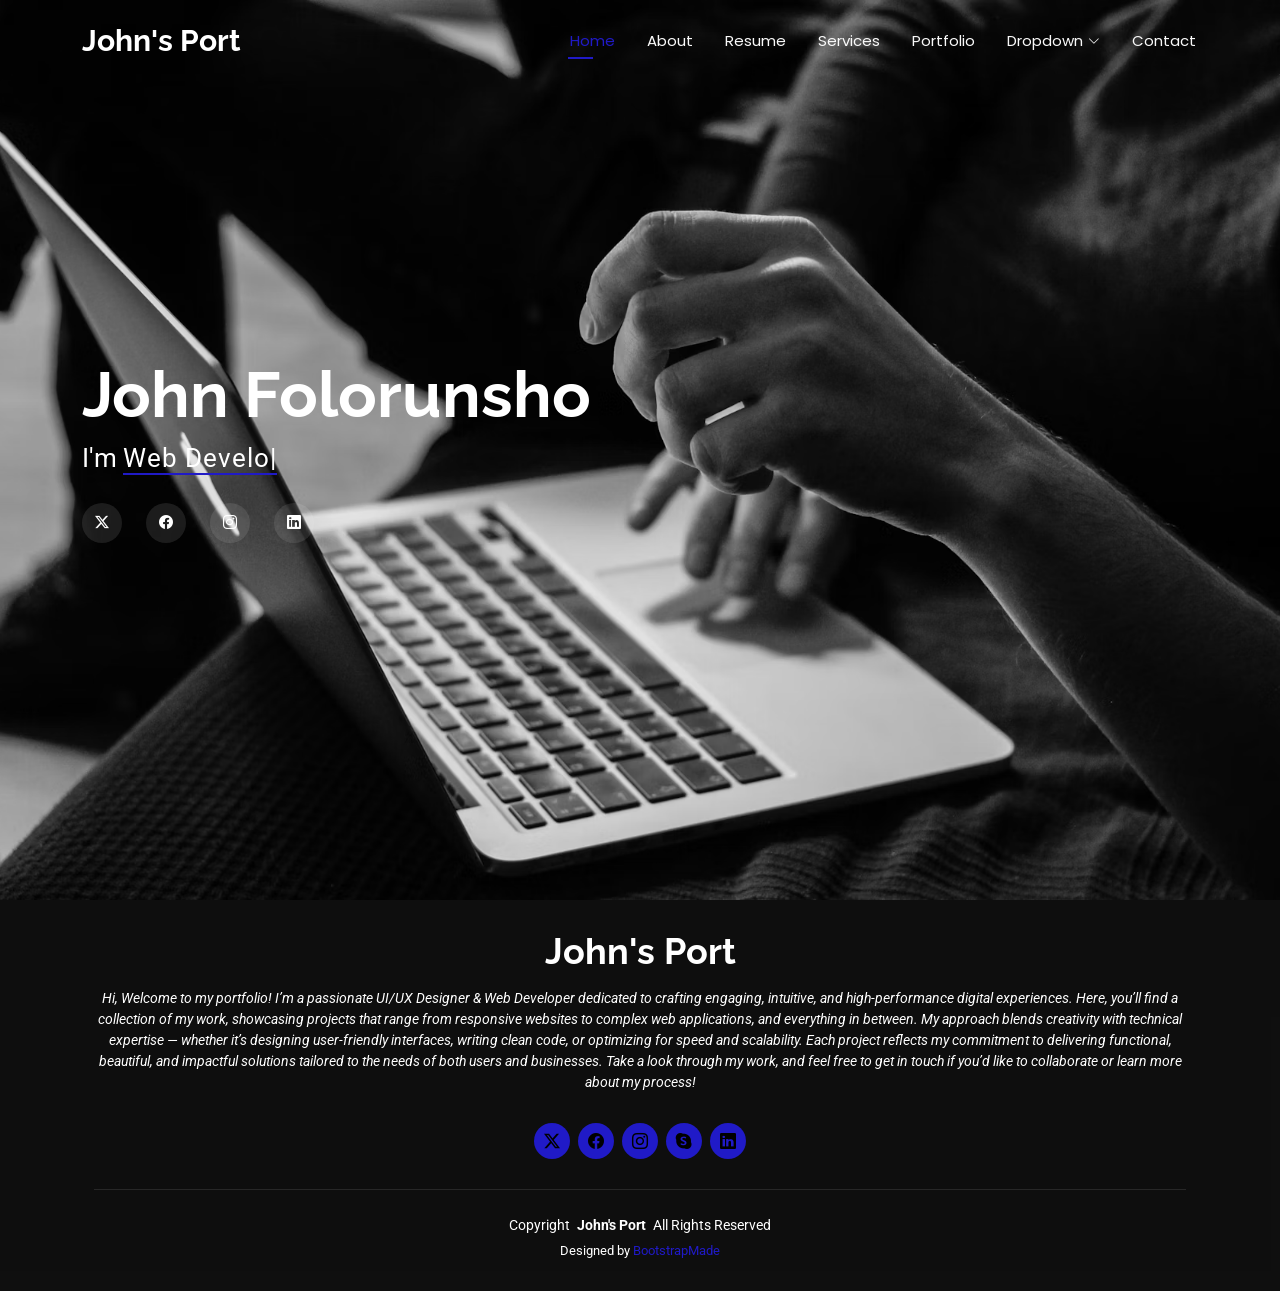
==== index.html @ 8115b09e "first commit" ====
<!DOCTYPE html>
<html lang="en">

<head>
  <meta charset="utf-8">
  <meta content="width=device-width, initial-scale=1.0" name="viewport">
  <title>Index - John's Bootstrap Template</title>
  <meta name="description" content="">
  <meta name="keywords" content="">

  <!-- Favicons -->
  <link href="assets/img/favicon.png" rel="icon">
  <link href="assets/img/apple-touch-icon.png" rel="apple-touch-icon">

  <!-- Fonts -->
  <link href="https://fonts.googleapis.com" rel="preconnect">
  <link href="https://fonts.gstatic.com" rel="preconnect" crossorigin>
  <link href="https://fonts.googleapis.com/css2?family=Roboto:ital,wght@0,100;0,300;0,400;0,500;0,700;0,900;1,100;1,300;1,400;1,500;1,700;1,900&family=Poppins:ital,wght@0,100;0,200;0,300;0,400;0,500;0,600;0,700;0,800;0,900;1,100;1,200;1,300;1,400;1,500;1,600;1,700;1,800;1,900&family=Raleway:ital,wght@0,100;0,200;0,300;0,400;0,500;0,600;0,700;0,800;0,900;1,100;1,200;1,300;1,400;1,500;1,600;1,700;1,800;1,900&display=swap" rel="stylesheet">

  <!-- Vendor CSS Files -->
  <link href="assets/vendor/bootstrap/css/bootstrap.min.css" rel="stylesheet">
  <link href="assets/vendor/bootstrap-icons/bootstrap-icons.css" rel="stylesheet">
  <link href="assets/vendor/aos/aos.css" rel="stylesheet">
  <link href="assets/vendor/swiper/swiper-bundle.min.css" rel="stylesheet">
  <link href="assets/vendor/glightbox/css/glightbox.min.css" rel="stylesheet">

  <!-- Main CSS File -->
  <link href="assets/css/main.css" rel="stylesheet">

  <!-- =======================================================
  * Template Name: Personal
  * Template URL: https://bootstrapmade.com/personal-free-resume-bootstrap-template/
  * Updated: Mar 05 2025 with Bootstrap v5.3.3
  * Author: BootstrapMade.com
  * License: https://bootstrapmade.com/license/
  ======================================================== -->
</head>

<body class="index-page">

  <header id="header" class="header d-flex align-items-center fixed-top">
    <div class="container-fluid container-xl position-relative d-flex align-items-center justify-content-between">

      <a href="index.html" class="logo d-flex align-items-center">
        <!-- Uncomment the line below if you also wish to use an image logo -->
        <!-- <img src="assets/img/logo.webp" alt=""> -->
        <h1 class="sitename">John's Port</h1>
      </a>

      <nav id="navmenu" class="navmenu">
        <ul>
          <li><a href="index.html" class="active">Home</a></li>
          <li><a href="about.html">About</a></li>
          <li><a href="resume.html">Resume</a></li>
          <li><a href="services.html">Services</a></li>
          <li><a href="portfolio.html">Portfolio</a></li>
          <li class="dropdown"><a href="#"><span>Dropdown</span> <i class="bi bi-chevron-down toggle-dropdown"></i></a>
            <ul>
              <li><a href="#">Dropdown 1</a></li>
              <li class="dropdown"><a href="#"><span>Deep Dropdown</span> <i class="bi bi-chevron-down toggle-dropdown"></i></a>
                <ul>
                  <li><a href="#">Deep Dropdown 1</a></li>
                  <li><a href="#">Deep Dropdown 2</a></li>
                  <li><a href="#">Deep Dropdown 3</a></li>
                  <li><a href="#">Deep Dropdown 4</a></li>
                  <li><a href="#">Deep Dropdown 5</a></li>
                </ul>
              </li>
              <li><a href="#">Dropdown 2</a></li>
              <li><a href="#">Dropdown 3</a></li>
              <li><a href="#">Dropdown 4</a></li>
            </ul>
          </li>
          <li><a href="contact.html">Contact</a></li>
        </ul>
        <i class="mobile-nav-toggle d-xl-none bi bi-list"></i>
      </nav>

    </div>
  </header>

  <main class="main">

    <!-- Hero Section -->
    <section id="hero" class="hero section dark-background">

      <img src="assets/img/Home.avif" alt="" data-aos="fade-in">

      <div class="container" data-aos="zoom-out" data-aos-delay="100">
        <h2>John Folorunsho</h2>
        <p>I'm <span class="typed" data-typed-items="Web Developer, Developer, Realtor, Android software Developer, Freelance"></span><span class="typed-cursor typed-cursor--blink"></span></p>
        <div class="social-links">
          <a href="#"><i class="bi bi-twitter-x"></i></a>
          <a href="#"><i class="bi bi-facebook"></i></a>
          <a href="#"><i class="bi bi-instagram"></i></a>
          <a href="#"><i class="bi bi-linkedin"></i></a>
        </div>
      </div>

    </section><!-- /Hero Section -->

  </main>

  <footer id="footer" class="footer dark-background">
    <div class="container">
      <h3 class="sitename">John's Port</h3>
      <p>Hi, Welcome to my portfolio!
        I’m a passionate UI/UX Designer & Web Developer dedicated to crafting engaging, intuitive, and high-performance digital experiences. Here, you’ll find a collection of my work, showcasing projects that range from responsive websites to complex web applications, and everything in between.
        
        My approach blends creativity with technical expertise — whether it’s designing user-friendly interfaces, writing clean code, or optimizing for speed and scalability. Each project reflects my commitment to delivering functional, beautiful, and impactful solutions tailored to the needs of both users and businesses.
        
        Take a look through my work, and feel free to get in touch if you’d like to collaborate or learn more about my process!</p>
      <div class="social-links d-flex justify-content-center">
        <a href=""><i class="bi bi-twitter-x"></i></a>
        <a href=""><i class="bi bi-facebook"></i></a>
        <a href=""><i class="bi bi-instagram"></i></a>
        <a href=""><i class="bi bi-skype"></i></a>
        <a href=""><i class="bi bi-linkedin"></i></a>
      </div>
      <div class="container">
        <div class="copyright">
          <span>Copyright</span> <strong class="px-1 sitename">John's Port</strong> <span>All Rights Reserved</span>
        </div>
        <div class="credits">
          <!-- All the links in the footer should remain intact. -->
          <!-- You can delete the links only if you've purchased the pro version. -->
          <!-- Licensing information: https://bootstrapmade.com/license/ -->
          <!-- Purchase the pro version with working PHP/AJAX contact form: [buy-url] -->
          Designed by <a href="https://bootstrapmade.com/">BootstrapMade</a>
        </div>
      </div>
    </div>
  </footer>

  <!-- Scroll Top -->
  <a href="#" id="scroll-top" class="scroll-top d-flex align-items-center justify-content-center"><i class="bi bi-arrow-up-short"></i></a>

  <!-- Preloader -->
  <div id="preloader"></div>

  <!-- Vendor JS Files -->
  <script src="assets/vendor/bootstrap/js/bootstrap.bundle.min.js"></script>
  <script src="assets/vendor/php-email-form/validate.js"></script>
  <script src="assets/vendor/aos/aos.js"></script>
  <script src="assets/vendor/typed.js/typed.umd.js"></script>
  <script src="assets/vendor/purecounter/purecounter_vanilla.js"></script>
  <script src="assets/vendor/waypoints/noframework.waypoints.js"></script>
  <script src="assets/vendor/swiper/swiper-bundle.min.js"></script>
  <script src="assets/vendor/glightbox/js/glightbox.min.js"></script>
  <script src="assets/vendor/imagesloaded/imagesloaded.pkgd.min.js"></script>
  <script src="assets/vendor/isotope-layout/isotope.pkgd.min.js"></script>

  <!-- Main JS File -->
  <script src="assets/js/main.js"></script>

</body>

</html>
---- assets/css/main.css ----
/**
* Template Name: Personal
* Template URL: https://bootstrapmade.com/personal-free-resume-bootstrap-template/
* Updated: Mar 05 2025 with Bootstrap v5.3.3
* Author: BootstrapMade.com
* License: https://bootstrapmade.com/license/
*/

/*--------------------------------------------------------------
# Font & Color Variables
# Help: https://bootstrapmade.com/color-system/
--------------------------------------------------------------*/
/* Fonts */
:root {
  --default-font: "Roboto",  system-ui, -apple-system, "Segoe UI", Roboto, "Helvetica Neue", Arial, "Noto Sans", "Liberation Sans", sans-serif, "Apple Color Emoji", "Segoe UI Emoji", "Segoe UI Symbol", "Noto Color Emoji";
  --heading-font: "Raleway",  sans-serif;
  --nav-font: "Poppins",  sans-serif;
}

/* Global Colors - The following color variables are used throughout the website. Updating them here will change the color scheme of the entire website */
:root { 
  --background-color: #000000; /* Background color for the entire website, including individual sections */
  --default-color: #fafafa; /* Default color used for the majority of the text content across the entire website */
  --heading-color: #ffffff; /* Color for headings, subheadings and title throughout the website */
  --accent-color: #201ac7; /* Accent color that represents your brand on the website. It's used for buttons, links, and other elements that need to stand out */
  --surface-color: #1a1a1a; /* The surface color is used as a background of boxed elements within sections, such as cards, icon boxes, or other elements that require a visual separation from the global background. */
  --contrast-color: #000000; /* Contrast color for text, ensuring readability against backgrounds of accent, heading, or default colors. */
}

/* Nav Menu Colors - The following color variables are used specifically for the navigation menu. They are separate from the global colors to allow for more customization options */
:root {
  --nav-color: #fafafa;  /* The default color of the main navmenu links */
  --nav-hover-color: #201ac7; /* Applied to main navmenu links when they are hovered over or active */
  --nav-mobile-background-color: #1a1a1a; /* Used as the background color for mobile navigation menu */
  --nav-dropdown-background-color: #1a1a1a; /* Used as the background color for dropdown items that appear when hovering over primary navigation items */
  --nav-dropdown-color: #fafafa; /* Used for navigation links of the dropdown items in the navigation menu. */
  --nav-dropdown-hover-color: #201ac7; /* Similar to --nav-hover-color, this color is applied to dropdown navigation links when they are hovered over. */
}

/* Color Presets - These classes override global colors when applied to any section or element, providing reuse of the sam color scheme. */

.light-background {
  --background-color: #1a1a1a;
  --surface-color: #343434;
}

.dark-background {
  --background-color: rgba(15, 15, 15, 0.975);
  --default-color: #ffffff;
  --heading-color: #ffffff;
  --surface-color: #292929f9;
  --contrast-color: #000000;
}

/* Smooth scroll */
:root {
  scroll-behavior: smooth;
}

/*--------------------------------------------------------------
# General Styling & Shared Classes
--------------------------------------------------------------*/
body {
  color: var(--default-color);
  background-color: var(--background-color);
  font-family: var(--default-font);
}

a {
  color: var(--accent-color);
  text-decoration: none;
  transition: 0.3s;
}

a:hover {
  color: color-mix(in srgb, var(--accent-color), transparent 25%);
  text-decoration: none;
}

h1,
h2,
h3,
h4,
h5,
h6 {
  color: var(--heading-color);
  font-family: var(--heading-font);
}

/* PHP Email Form Messages
------------------------------*/
.php-email-form .error-message {
  display: none;
  background: #df1529;
  color: #ffffff;
  text-align: left;
  padding: 15px;
  margin-bottom: 24px;
  font-weight: 600;
}

.php-email-form .sent-message {
  display: none;
  color: #ffffff;
  background: #059652;
  text-align: center;
  padding: 15px;
  margin-bottom: 24px;
  font-weight: 600;
}

.php-email-form .loading {
  display: none;
  background: var(--surface-color);
  text-align: center;
  padding: 15px;
  margin-bottom: 24px;
}

.php-email-form .loading:before {
  content: "";
  display: inline-block;
  border-radius: 50%;
  width: 24px;
  height: 24px;
  margin: 0 10px -6px 0;
  border: 3px solid var(--accent-color);
  border-top-color: var(--surface-color);
  animation: php-email-form-loading 1s linear infinite;
}

@keyframes php-email-form-loading {
  0% {
    transform: rotate(0deg);
  }

  100% {
    transform: rotate(360deg);
  }
}

/*--------------------------------------------------------------
# Global Header
--------------------------------------------------------------*/
.header {
  --background-color: rgba(0, 0, 0, 0);
  color: var(--default-color);
  background-color: var(--background-color);
  padding: 15px 0;
  transition: all 0.5s;
  z-index: 997;
}

.header .logo {
  line-height: 1;
}

.header .logo img {
  max-height: 32px;
  margin-right: 8px;
}

.header .logo h1 {
  font-size: 30px;
  margin: 0;
  font-weight: 700;
  color: var(--heading-color);
}

.scrolled .header {
  box-shadow: 0px 0 18px rgba(0, 0, 0, 0.1);
}

/* Global Header on Scroll
------------------------------*/
.scrolled .header {
  --background-color: rgba(0, 0, 0, 0.8);
}

/*--------------------------------------------------------------
# Navigation Menu
--------------------------------------------------------------*/
/* Desktop Navigation */
@media (min-width: 1200px) {
  .navmenu {
    padding: 0;
  }

  .navmenu ul {
    margin: 0;
    padding: 0;
    display: flex;
    list-style: none;
    align-items: center;
  }

  .navmenu li {
    position: relative;
  }

  .navmenu>ul>li {
    white-space: nowrap;
    padding: 15px 14px;
  }

  .navmenu>ul>li:last-child {
    padding-right: 0;
  }

  .navmenu a,
  .navmenu a:focus {
    color: var(--nav-color);
    font-size: 15px;
    padding: 0 2px;
    font-family: var(--nav-font);
    font-weight: 400;
    display: flex;
    align-items: center;
    justify-content: space-between;
    white-space: nowrap;
    transition: 0.3s;
    position: relative;
  }

  .navmenu a i,
  .navmenu a:focus i {
    font-size: 12px;
    line-height: 0;
    margin-left: 5px;
    transition: 0.3s;
  }

  .navmenu>ul>li>a:before {
    content: "";
    position: absolute;
    height: 2px;
    bottom: -6px;
    left: 0;
    background-color: var(--nav-hover-color);
    visibility: hidden;
    width: 0px;
    transition: all 0.3s ease-in-out 0s;
  }

  .navmenu a:hover:before,
  .navmenu li:hover>a:before,
  .navmenu .active:before {
    visibility: visible;
    width: 25px;
  }

  .navmenu li:hover>a,
  .navmenu .active,
  .navmenu .active:focus {
    color: var(--nav-hover-color);
  }

  .navmenu .dropdown ul {
    margin: 0;
    padding: 10px 0;
    background: var(--nav-dropdown-background-color);
    display: block;
    position: absolute;
    visibility: hidden;
    left: 14px;
    top: 130%;
    opacity: 0;
    transition: 0.3s;
    border-radius: 4px;
    z-index: 99;
    box-shadow: 0px 0px 30px rgba(0, 0, 0, 0.1);
  }

  .navmenu .dropdown ul li {
    min-width: 200px;
  }

  .navmenu .dropdown ul a {
    padding: 10px 20px;
    font-size: 15px;
    text-transform: none;
    color: var(--nav-dropdown-color);
  }

  .navmenu .dropdown ul a i {
    font-size: 12px;
  }

  .navmenu .dropdown ul a:hover,
  .navmenu .dropdown ul .active:hover,
  .navmenu .dropdown ul li:hover>a {
    color: var(--nav-dropdown-hover-color);
  }

  .navmenu .dropdown:hover>ul {
    opacity: 1;
    top: 100%;
    visibility: visible;
  }

  .navmenu .dropdown .dropdown ul {
    top: 0;
    left: -90%;
    visibility: hidden;
  }

  .navmenu .dropdown .dropdown:hover>ul {
    opacity: 1;
    top: 0;
    left: -100%;
    visibility: visible;
  }
}

/* Mobile Navigation */
@media (max-width: 1199px) {
  .mobile-nav-toggle {
    color: var(--nav-color);
    font-size: 28px;
    line-height: 0;
    margin-right: 10px;
    cursor: pointer;
    transition: color 0.3s;
  }

  .navmenu {
    padding: 0;
    z-index: 9997;
  }

  .navmenu ul {
    display: none;
    list-style: none;
    position: absolute;
    inset: 60px 20px 20px 20px;
    padding: 10px 0;
    margin: 0;
    border-radius: 6px;
    background-color: var(--nav-mobile-background-color);
    border: 1px solid color-mix(in srgb, var(--default-color), transparent 90%);
    box-shadow: none;
    overflow-y: auto;
    transition: 0.3s;
    z-index: 9998;
  }

  .navmenu a,
  .navmenu a:focus {
    color: var(--nav-dropdown-color);
    padding: 10px 20px;
    font-family: var(--nav-font);
    font-size: 17px;
    font-weight: 500;
    display: flex;
    align-items: center;
    justify-content: space-between;
    white-space: nowrap;
    transition: 0.3s;
  }

  .navmenu a i,
  .navmenu a:focus i {
    font-size: 12px;
    line-height: 0;
    margin-left: 5px;
    width: 30px;
    height: 30px;
    display: flex;
    align-items: center;
    justify-content: center;
    border-radius: 50%;
    transition: 0.3s;
    background-color: color-mix(in srgb, var(--accent-color), transparent 90%);
  }

  .navmenu a i:hover,
  .navmenu a:focus i:hover {
    background-color: var(--accent-color);
    color: var(--contrast-color);
  }

  .navmenu a:hover,
  .navmenu .active,
  .navmenu .active:focus {
    color: var(--nav-dropdown-hover-color);
  }

  .navmenu .active i,
  .navmenu .active:focus i {
    background-color: var(--accent-color);
    color: var(--contrast-color);
    transform: rotate(180deg);
  }

  .navmenu .dropdown ul {
    position: static;
    display: none;
    z-index: 99;
    padding: 10px 0;
    margin: 10px 20px;
    background-color: var(--nav-dropdown-background-color);
    transition: all 0.5s ease-in-out;
  }

  .navmenu .dropdown ul ul {
    background-color: rgba(33, 37, 41, 0.1);
  }

  .navmenu .dropdown>.dropdown-active {
    display: block;
    background-color: rgba(33, 37, 41, 0.03);
  }

  .mobile-nav-active {
    overflow: hidden;
  }

  .mobile-nav-active .mobile-nav-toggle {
    color: #fff;
    position: absolute;
    font-size: 32px;
    top: 15px;
    right: 15px;
    margin-right: 0;
    z-index: 9999;
  }

  .mobile-nav-active .navmenu {
    position: fixed;
    overflow: hidden;
    inset: 0;
    background: rgba(33, 37, 41, 0.8);
    transition: 0.3s;
  }

  .mobile-nav-active .navmenu>ul {
    display: block;
  }
}

/*--------------------------------------------------------------
# Global Footer
--------------------------------------------------------------*/
.footer {
  color: var(--default-color);
  background-color: var(--background-color);
  font-size: 14px;
  text-align: center;
  padding: 30px 0;
  position: relative;
}

.footer h3 {
  font-size: 36px;
  font-weight: 700;
  position: relative;
  padding: 0;
  margin: 0 0 15px 0;
}

.footer p {
  font-size: 15;
  font-style: italic;
  padding: 0;
  margin: 0 0 30px 0;
}

.footer .social-links {
  margin: 0 0 30px 0;
}

.footer .social-links a {
  font-size: 16px;
  display: flex;
  align-items: center;
  justify-content: center;
  background: var(--accent-color);
  color: var(--contrast-color);
  line-height: 1;
  margin: 0 4px;
  border-radius: 50%;
  text-align: center;
  width: 36px;
  height: 36px;
  transition: 0.3s;
}

.footer .social-links a:hover {
  background: color-mix(in srgb, var(--accent-color), transparent 20%);
  text-decoration: none;
}

.footer .copyright {
  padding-top: 25px;
  border-top: 1px solid color-mix(in srgb, var(--default-color), transparent 90%);
}

.footer .credits {
  font-size: 13px;
  padding-top: 5px;
}

/*--------------------------------------------------------------
# Preloader
--------------------------------------------------------------*/
#preloader {
  position: fixed;
  inset: 0;
  z-index: 999999;
  overflow: hidden;
  background: var(--background-color);
  transition: all 0.6s ease-out;
}

#preloader:before {
  content: "";
  position: fixed;
  top: calc(50% - 30px);
  left: calc(50% - 30px);
  border: 6px solid #ffffff;
  border-color: var(--accent-color) transparent var(--accent-color) transparent;
  border-radius: 50%;
  width: 60px;
  height: 60px;
  animation: animate-preloader 1.5s linear infinite;
}

@keyframes animate-preloader {
  0% {
    transform: rotate(0deg);
  }

  100% {
    transform: rotate(360deg);
  }
}

/*--------------------------------------------------------------
# Scroll Top Button
--------------------------------------------------------------*/
.scroll-top {
  position: fixed;
  visibility: hidden;
  opacity: 0;
  right: 15px;
  bottom: -15px;
  z-index: 99999;
  background-color: var(--accent-color);
  width: 44px;
  height: 44px;
  border-radius: 50px;
  transition: all 0.4s;
}

.scroll-top i {
  font-size: 24px;
  color: var(--contrast-color);
  line-height: 0;
}

.scroll-top:hover {
  background-color: color-mix(in srgb, var(--accent-color), transparent 20%);
  color: var(--contrast-color);
}

.scroll-top.active {
  visibility: visible;
  opacity: 1;
  bottom: 15px;
}

/*--------------------------------------------------------------
# Disable aos animation delay on mobile devices
--------------------------------------------------------------*/
@media screen and (max-width: 768px) {
  [data-aos-delay] {
    transition-delay: 0 !important;
  }
}

/*--------------------------------------------------------------
# Global Page Titles & Breadcrumbs
--------------------------------------------------------------*/
.page-title {
  color: var(--default-color);
  background-color: var(--background-color);
  position: relative;
}

.page-title .heading {
  padding: 160px 0 80px 0;
  border-top: 1px solid color-mix(in srgb, var(--default-color), transparent 90%);
}

.page-title .heading h1 {
  font-size: 38px;
  font-weight: 700;
}

.page-title nav {
  background-color: color-mix(in srgb, var(--default-color), transparent 90%);
  padding: 20px 0;
}

.page-title nav ol {
  display: flex;
  flex-wrap: wrap;
  list-style: none;
  margin: 0;
  font-size: 16px;
  font-weight: 600;
}

.page-title nav ol li+li {
  padding-left: 10px;
}

.page-title nav ol li+li::before {
  content: "/";
  display: inline-block;
  padding-right: 10px;
  color: color-mix(in srgb, var(--default-color), transparent 70%);
}

/*--------------------------------------------------------------
# Global Sections
--------------------------------------------------------------*/
section,
.section {
  color: var(--default-color);
  background-color: var(--background-color);
  padding: 60px 0;
  scroll-margin-top: 100px;
  overflow: clip;
}

@media (max-width: 1199px) {

  section,
  .section {
    scroll-margin-top: 66px;
  }
}

/*--------------------------------------------------------------
# Global Section Titles
--------------------------------------------------------------*/
.section-title {
  padding-bottom: 60px;
  position: relative;
}

.section-title h2 {
  font-size: 14px;
  font-weight: 500;
  padding: 0;
  line-height: 1px;
  margin: 0;
  letter-spacing: 1.5px;
  text-transform: uppercase;
  color: color-mix(in srgb, var(--default-color), transparent 50%);
  position: relative;
}

.section-title h2::after {
  content: "";
  width: 120px;
  height: 1px;
  display: inline-block;
  background: var(--accent-color);
  margin: 4px 10px;
}

.section-title div {
  color: var(--heading-color);
  margin: 0;
  margin: 0;
  font-size: 28px;
  font-weight: 700;
  text-transform: uppercase;
  font-family: var(--heading-font);
}

/*--------------------------------------------------------------
# Hero Section
--------------------------------------------------------------*/
.hero {
  width: 100%;
  min-height: 100vh;
  position: relative;
  padding: 80px 0;
  display: flex;
  align-items: center;
  justify-content: center;
}

.hero img {
  position: absolute;
  inset: 0;
  display: block;
  width: 100%;
  height: 100%;
  object-fit: cover;
  z-index: 1;
}

.hero .container {
  position: relative;
  z-index: 3;
}

.hero h2 {
  margin: 0;
  font-size: 64px;
  font-weight: 700;
}

.hero p {
  margin: 5px 0 0 0;
  font-size: 26px;
}

.hero p span {
  letter-spacing: 1px;
  border-bottom: 2px solid var(--accent-color);
}

.hero .social-links {
  margin-top: 25px;
}

.hero .social-links a {
  background-color: color-mix(in srgb, var(--default-color), transparent 90%);
  color: var(--default-color);
  font-size: 14px;
  width: 40px;
  height: 40px;
  border-radius: 50px;
  display: inline-flex;
  align-items: center;
  justify-content: center;
  margin-right: 20px;
  transition: 0.3s;
}

.hero .social-links a:hover {
  background-color: var(--accent-color);
}

@media (max-width: 768px) {
  .hero h2 {
    font-size: 32px;
  }

  .hero p {
    font-size: 20px;
  }
}

/*--------------------------------------------------------------
# About Section
--------------------------------------------------------------*/
.about .content h2 {
  font-weight: 700;
  font-size: 24px;
}

.about .content ul {
  list-style: none;
  padding: 0;
}

.about .content ul li {
  margin-bottom: 20px;
  display: flex;
  align-items: center;
}

.about .content ul strong {
  margin-right: 10px;
}

.about .content ul i {
  font-size: 16px;
  margin-right: 5px;
  color: var(--accent-color);
  line-height: 0;
}

/*--------------------------------------------------------------
# Stats Section
--------------------------------------------------------------*/
.stats i {
  background-color: var(--surface-color);
  color: var(--accent-color);
  box-shadow: 0px 2px 25px rgba(0, 0, 0, 0.1);
  width: 54px;
  height: 54px;
  font-size: 24px;
  border-radius: 50px;
  border: 2px solid var(--background-color);
  display: inline-flex;
  align-items: center;
  justify-content: center;
  position: relative;
  z-index: 1;
}

.stats .stats-item {
  background-color: var(--surface-color);
  margin-top: -27px;
  padding: 30px 30px 25px 30px;
  width: 100%;
  position: relative;
  text-align: center;
  box-shadow: 0px 2px 35px rgba(0, 0, 0, 0.1);
  border-radius: 4px;
  z-index: 0;
}

.stats .stats-item span {
  font-size: 36px;
  display: block;
  font-weight: 700;
  color: color-mix(in srgb, var(--default-color), transparent 20%);
}

.stats .stats-item p {
  padding: 0;
  margin: 0;
  font-family: var(--heading-font);
  font-size: 16px;
}

/*--------------------------------------------------------------
# Skills Section
--------------------------------------------------------------*/
.skills .progress {
  height: 60px;
  display: block;
  background: none;
  border-radius: 0;
}

.skills .progress .skill {
  color: var(--heading-color);
  padding: 0;
  margin: 0 0 6px 0;
  text-transform: uppercase;
  display: block;
  font-weight: 600;
  font-family: var(--heading-font);
}

.skills .progress .skill .val {
  float: right;
  font-style: normal;
}

.skills .progress-bar-wrap {
  background: color-mix(in srgb, var(--default-color), transparent 90%);
  height: 10px;
}

.skills .progress-bar {
  width: 1px;
  height: 10px;
  transition: 0.9s;
  background-color: var(--accent-color);
}

/*--------------------------------------------------------------
# Interests Section
--------------------------------------------------------------*/
.interests .features-item {
  background-color: var(--surface-color);
  display: flex;
  align-items: center;
  padding: 20px;
  transition: 0.3s;
  border: 1px solid color-mix(in srgb, var(--default-color), transparent 90%);
  position: relative;
}

.interests .features-item i {
  font-size: 32px;
  padding-right: 10px;
  line-height: 0;
}

.interests .features-item h3 {
  font-weight: 700;
  margin: 0;
  padding: 0;
  line-height: 1;
  font-size: 16px;
}

.interests .features-item h3 a {
  color: var(--heading-color);
  transition: 0.3s;
}

.interests .features-item:hover {
  border-color: var(--accent-color);
}

.interests .features-item:hover h3 a {
  color: var(--accent-color);
}

/*--------------------------------------------------------------
# Testimonials Section
--------------------------------------------------------------*/
.testimonials .testimonials-carousel,
.testimonials .testimonials-slider {
  overflow: hidden;
}

.testimonials .testimonial-item {
  box-sizing: content-box;
  min-height: 320px;
}

.testimonials .testimonial-item .testimonial-img {
  width: 90px;
  border-radius: 50%;
  margin: -40px 0 0 40px;
  position: relative;
  z-index: 2;
  border: 6px solid var(--background-color);
}

.testimonials .testimonial-item h3 {
  font-size: 18px;
  font-weight: bold;
  margin: 10px 0 5px 45px;
}

.testimonials .testimonial-item h4 {
  font-size: 14px;
  color: color-mix(in srgb, var(--default-color), transparent 20%);
  margin: 0 0 0 45px;
}

.testimonials .testimonial-item .quote-icon-left,
.testimonials .testimonial-item .quote-icon-right {
  color: color-mix(in srgb, var(--accent-color), transparent 50%);
  font-size: 26px;
  line-height: 0;
}

.testimonials .testimonial-item .quote-icon-left {
  display: inline-block;
  left: -5px;
  position: relative;
}

.testimonials .testimonial-item .quote-icon-right {
  display: inline-block;
  right: -5px;
  position: relative;
  top: 10px;
  transform: scale(-1, -1);
}

.testimonials .testimonial-item p {
  font-style: italic;
  margin: 0 15px 0 15px;
  padding: 20px 20px 60px 20px;
  background: var(--surface-color);
  border-radius: 6px;
  position: relative;
  z-index: 1;
  height: 240px;
  overflow: hidden;
}

.testimonials .swiper-wrapper {
  height: auto;
}

.testimonials .swiper-pagination {
  margin-top: 20px;
  position: relative;
}

.testimonials .swiper-pagination .swiper-pagination-bullet {
  width: 12px;
  height: 12px;
  background-color: var(--background-color);
  opacity: 1;
  border: 1px solid var(--accent-color);
}

.testimonials .swiper-pagination .swiper-pagination-bullet-active {
  background-color: var(--accent-color);
}

/*--------------------------------------------------------------
# Resume Section
--------------------------------------------------------------*/
.resume .resume-title {
  color: var(--heading-color);
  font-size: 26px;
  font-weight: 700;
  margin-top: 20px;
  margin-bottom: 20px;
}

.resume .resume-item {
  padding: 0 0 20px 20px;
  margin-top: -2px;
  border-left: 2px solid var(--accent-color);
  position: relative;
}

.resume .resume-item h4 {
  line-height: 18px;
  font-size: 18px;
  font-weight: 600;
  text-transform: uppercase;
  color: color-mix(in srgb, var(--default-color), transparent 20%);
  margin-bottom: 10px;
}

.resume .resume-item h5 {
  font-size: 16px;
  padding: 5px 15px;
  display: inline-block;
  font-weight: 600;
  margin-bottom: 10px;
}

.resume .resume-item ul {
  padding-left: 20px;
}

.resume .resume-item ul li {
  padding-bottom: 10px;
}

.resume .resume-item:last-child {
  padding-bottom: 0;
}

.resume .resume-item::before {
  content: "";
  position: absolute;
  width: 16px;
  height: 16px;
  border-radius: 50px;
  left: -9px;
  top: 0;
  background: var(--background-color);
  border: 2px solid var(--accent-color);
}

/*--------------------------------------------------------------
# Services Section
--------------------------------------------------------------*/
.services .service-item {
  background-color: var(--surface-color);
  text-align: center;
  padding: 80px 20px;
  transition: all ease-in-out 0.3s;
  height: 100%;
}

.services .service-item .icon {
  margin: 0 auto;
  width: 64px;
  height: 64px;
  background: var(--accent-color);
  border-radius: 4px;
  display: flex;
  align-items: center;
  justify-content: center;
  margin-bottom: 20px;
  transition: 0.3s;
  transform-style: preserve-3d;
}

.services .service-item .icon i {
  color: var(--contrast-color);
  font-size: 28px;
  transition: ease-in-out 0.3s;
}

.services .service-item .icon::before {
  position: absolute;
  content: "";
  left: -8px;
  top: -8px;
  height: 100%;
  width: 100%;
  background: color-mix(in srgb, var(--accent-color), transparent 80%);
  border-radius: 5px;
  transition: all 0.3s ease-out 0s;
  transform: translateZ(-1px);
}

.services .service-item h3 {
  font-weight: 700;
  margin: 10px 0 15px 0;
  font-size: 22px;
}

.services .service-item p {
  line-height: 24px;
  font-size: 14px;
  margin-bottom: 0;
}

.services .service-item:hover {
  background: var(--accent-color);
  border-color: var(--accent-color);
}

.services .service-item:hover .icon {
  background: var(--surface-color);
}

.services .service-item:hover .icon i {
  color: var(--accent-color);
}

.services .service-item:hover .icon::before {
  background: color-mix(in srgb, var(--background-color), transparent 70%);
}

.services .service-item:hover h3,
.services .service-item:hover p {
  color: var(--contrast-color);
}

/*--------------------------------------------------------------
# Service Details Section
--------------------------------------------------------------*/
.service-details .services-list {
  background-color: var(--surface-color);
  padding: 10px 30px;
  border: 1px solid color-mix(in srgb, var(--default-color), transparent 90%);
  margin-bottom: 20px;
}

.service-details .services-list a {
  display: block;
  line-height: 1;
  padding: 8px 0 8px 15px;
  border-left: 3px solid color-mix(in srgb, var(--default-color), transparent 70%);
  margin: 20px 0;
  color: color-mix(in srgb, var(--default-color), transparent 20%);
  transition: 0.3s;
}

.service-details .services-list a.active {
  color: var(--heading-color);
  font-weight: 700;
  border-color: var(--accent-color);
}

.service-details .services-list a:hover {
  border-color: var(--accent-color);
}

.service-details .services-img {
  margin-bottom: 20px;
}

.service-details h3 {
  font-size: 26px;
  font-weight: 700;
}

.service-details h4 {
  font-size: 20px;
  font-weight: 700;
}

.service-details p {
  font-size: 15px;
}

.service-details ul {
  list-style: none;
  padding: 0;
  font-size: 15px;
}

.service-details ul li {
  padding: 5px 0;
  display: flex;
  align-items: center;
}

.service-details ul i {
  font-size: 20px;
  margin-right: 8px;
  color: var(--accent-color);
}

/*--------------------------------------------------------------
# Portfolio Section
--------------------------------------------------------------*/
.portfolio .portfolio-filters {
  padding: 0;
  margin: 0 auto 20px auto;
  list-style: none;
  text-align: center;
}

.portfolio .portfolio-filters li {
  cursor: pointer;
  display: inline-block;
  padding: 0;
  font-size: 18px;
  font-weight: 500;
  margin: 0 10px;
  line-height: 1;
  margin-bottom: 5px;
  transition: all 0.3s ease-in-out;
}

.portfolio .portfolio-filters li:hover,
.portfolio .portfolio-filters li.filter-active {
  color: var(--accent-color);
}

.portfolio .portfolio-filters li:first-child {
  margin-left: 0;
}

.portfolio .portfolio-filters li:last-child {
  margin-right: 0;
}

@media (max-width: 575px) {
  .portfolio .portfolio-filters li {
    font-size: 14px;
    margin: 0 5px;
  }
}

.portfolio .portfolio-content {
  position: relative;
  overflow: hidden;
}

.portfolio .portfolio-content img {
  transition: 0.3s;
}

.portfolio .portfolio-content .portfolio-info {
  opacity: 0;
  position: absolute;
  inset: 0;
  z-index: 3;
  transition: all ease-in-out 0.3s;
  background: rgba(0, 0, 0, 0.6);
  padding: 15px;
}

.portfolio .portfolio-content .portfolio-info h4 {
  font-size: 14px;
  padding: 5px 10px;
  font-weight: 400;
  color: #ffffff;
  display: inline-block;
  background-color: var(--accent-color);
}

.portfolio .portfolio-content .portfolio-info p {
  position: absolute;
  bottom: 10px;
  text-align: center;
  display: inline-block;
  left: 0;
  right: 0;
  font-size: 16px;
  font-weight: 600;
  color: rgba(255, 255, 255, 0.8);
}

.portfolio .portfolio-content .portfolio-info .preview-link,
.portfolio .portfolio-content .portfolio-info .details-link {
  position: absolute;
  left: calc(50% - 40px);
  font-size: 26px;
  top: calc(50% - 14px);
  color: #fff;
  transition: 0.3s;
  line-height: 1.2;
}

.portfolio .portfolio-content .portfolio-info .preview-link:hover,
.portfolio .portfolio-content .portfolio-info .details-link:hover {
  color: var(--accent-color);
}

.portfolio .portfolio-content .portfolio-info .details-link {
  left: 50%;
  font-size: 34px;
  line-height: 0;
}

.portfolio .portfolio-content:hover .portfolio-info {
  opacity: 1;
}

.portfolio .portfolio-content:hover img {
  transform: scale(1.1);
}

/*--------------------------------------------------------------
# Portfolio Details Section
--------------------------------------------------------------*/
.portfolio-details .portfolio-details-slider img {
  width: 100%;
}

.portfolio-details .portfolio-details-slider .swiper-pagination {
  margin-top: 20px;
  position: relative;
}

.portfolio-details .portfolio-details-slider .swiper-pagination .swiper-pagination-bullet {
  width: 12px;
  height: 12px;
  background-color: color-mix(in srgb, var(--default-color), transparent 85%);
  opacity: 1;
}

.portfolio-details .portfolio-details-slider .swiper-pagination .swiper-pagination-bullet-active {
  background-color: var(--accent-color);
}

.portfolio-details .portfolio-info {
  background-color: var(--surface-color);
  padding: 30px;
  box-shadow: 0px 0 30px rgba(0, 0, 0, 0.1);
}

.portfolio-details .portfolio-info h3 {
  font-size: 22px;
  font-weight: 700;
  margin-bottom: 20px;
  padding-bottom: 20px;
  border-bottom: 1px solid color-mix(in srgb, var(--default-color), transparent 85%);
}

.portfolio-details .portfolio-info ul {
  list-style: none;
  padding: 0;
  font-size: 15px;
}

.portfolio-details .portfolio-info ul li+li {
  margin-top: 10px;
}

.portfolio-details .portfolio-description {
  padding-top: 30px;
}

.portfolio-details .portfolio-description h2 {
  font-size: 26px;
  font-weight: 700;
  margin-bottom: 20px;
}

.portfolio-details .portfolio-description p {
  padding: 0;
  color: color-mix(in srgb, var(--default-color), transparent 30%);
}

/*--------------------------------------------------------------
# Starter Section Section
--------------------------------------------------------------*/
.starter-section {
  /* Add your styles here */
}

/*--------------------------------------------------------------
# Contact Section
--------------------------------------------------------------*/
.contact .info-item {
  box-shadow: 0px 0px 20px rgba(0, 0, 0, 0.1);
  padding: 20px 30px;
}

.contact .info-item .icon {
  color: var(--contrast-color);
  background-color: var(--accent-color);
  width: 56px;
  height: 56px;
  font-size: 24px;
  display: flex;
  justify-content: center;
  align-items: center;
  transition: all 0.3s ease-in-out;
  border-radius: 50%;
  margin-right: 15px;
}

.contact .info-item h3 {
  font-size: 18px;
  font-weight: 700;
  margin: 0 0 2px 0;
}

.contact .info-item p {
  padding: 0;
  margin-bottom: 0;
  font-size: 14px;
}

.contact .info-item .social-links a {
  font-size: 24px;
  display: inline-block;
  line-height: 1;
  margin: 4px 6px 0 0;
  transition: 0.3s;
  color: color-mix(in srgb, var(--default-color), transparent 50%);
}

.contact .info-item .social-links a:hover {
  color: var(--accent-color);
}

.contact .php-email-form {
  box-shadow: 0px 0px 20px rgba(0, 0, 0, 0.1);
  padding: 30px;
  margin-top: 30px;
}

@media (max-width: 575px) {
  .contact .php-email-form {
    padding: 20px;
  }
}

.contact .php-email-form input[type=text],
.contact .php-email-form input[type=email],
.contact .php-email-form textarea {
  color: var(--default-color);
  background-color: color-mix(in srgb, var(--background-color), transparent 50%);
  border-color: color-mix(in srgb, var(--default-color), transparent 80%);
  font-size: 14px;
  padding: 10px 15px;
  box-shadow: none;
  border-radius: 0;
  
}

.contact .php-email-form input[type=text]:focus,
.contact .php-email-form input[type=email]:focus,
.contact .php-email-form textarea:focus {
  border-color: var(--accent-color);
}

.contact .php-email-form input[type=text]::placeholder,
.contact .php-email-form input[type=email]::placeholder,
.contact .php-email-form textarea::placeholder {
  color: color-mix(in srgb, var(--default-color), transparent 70%);
}

.contact .php-email-form button[type=submit] {
  color: var(--contrast-color);
  background: var(--accent-color);
  border: 0;
  padding: 10px 30px;
  transition: 0.4s;
  border-radius: 50px;
}

.contact .php-email-form button[type=submit]:hover {
  background: color-mix(in srgb, var(--accent-color), transparent 20%);
}
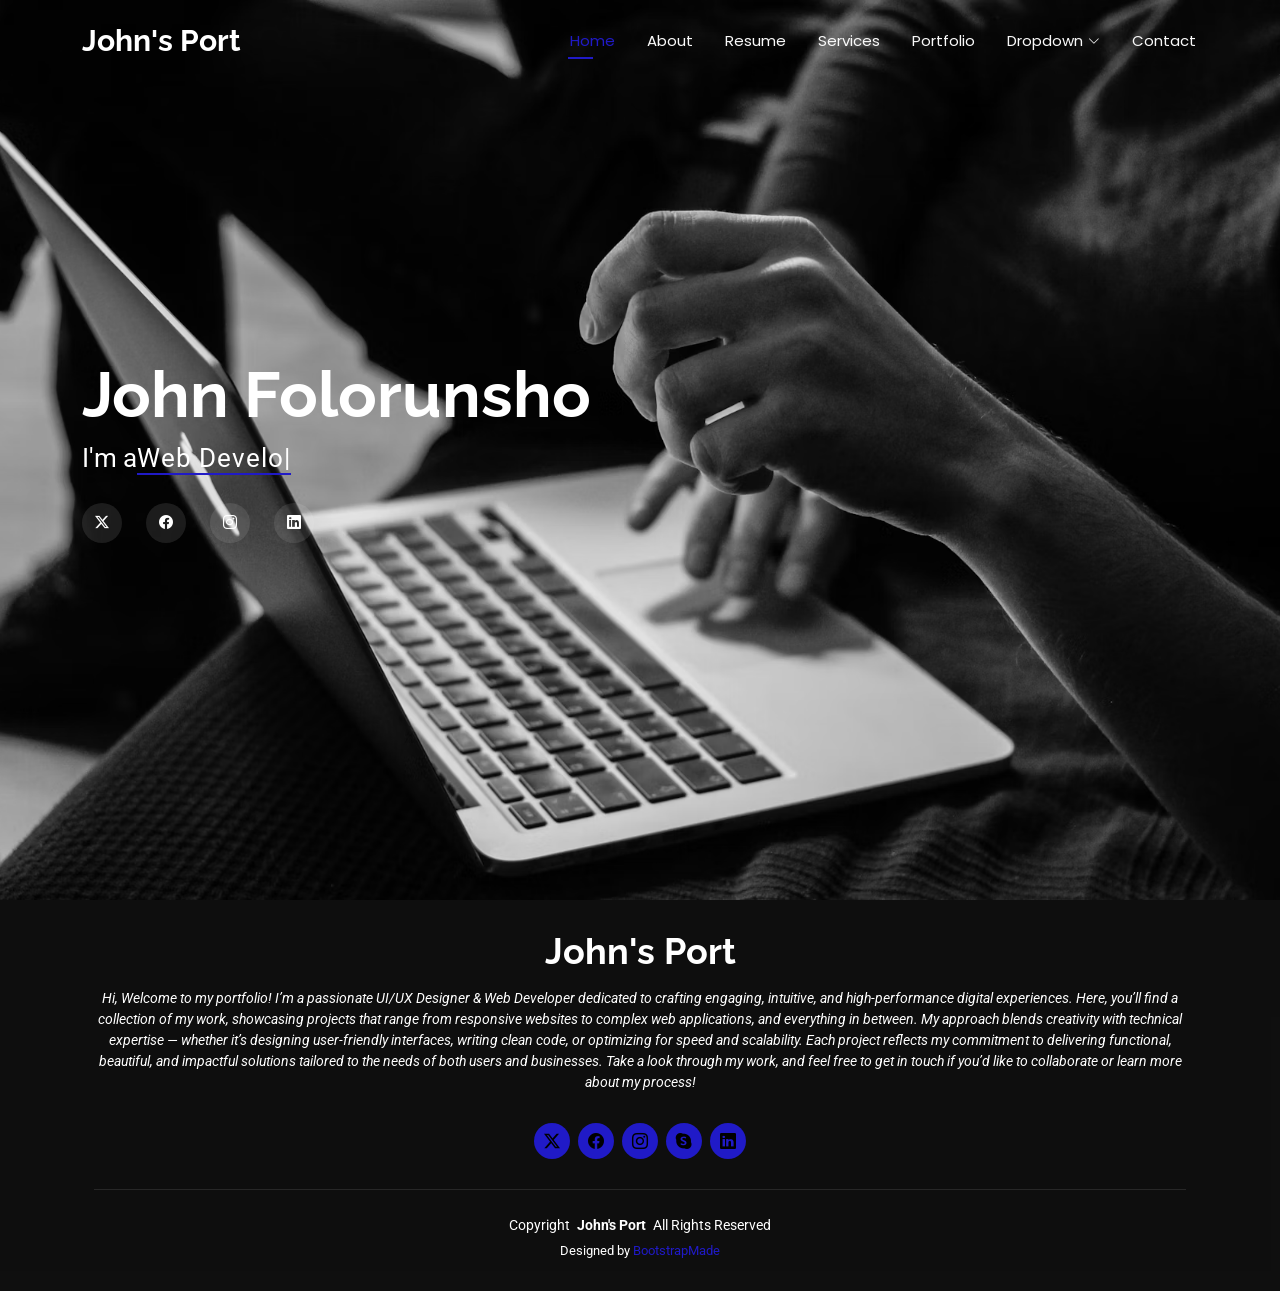
==== commit 3c9deaad: "I'm a, instead of I'm" ====
--- a/index.html
+++ b/index.html
@@ -88,7 +88,7 @@
 
       <div class="container" data-aos="zoom-out" data-aos-delay="100">
         <h2>John Folorunsho</h2>
-        <p>I'm <span class="typed" data-typed-items="Web Developer, Developer, Realtor, Android software Developer, Freelance"></span><span class="typed-cursor typed-cursor--blink"></span></p>
+        <p>I'm a<span class="typed" data-typed-items="Web Developer, Developer, Realtor, Android software Developer, Freelance"></span><span class="typed-cursor typed-cursor--blink"></span></p>
         <div class="social-links">
           <a href="#"><i class="bi bi-twitter-x"></i></a>
           <a href="#"><i class="bi bi-facebook"></i></a>
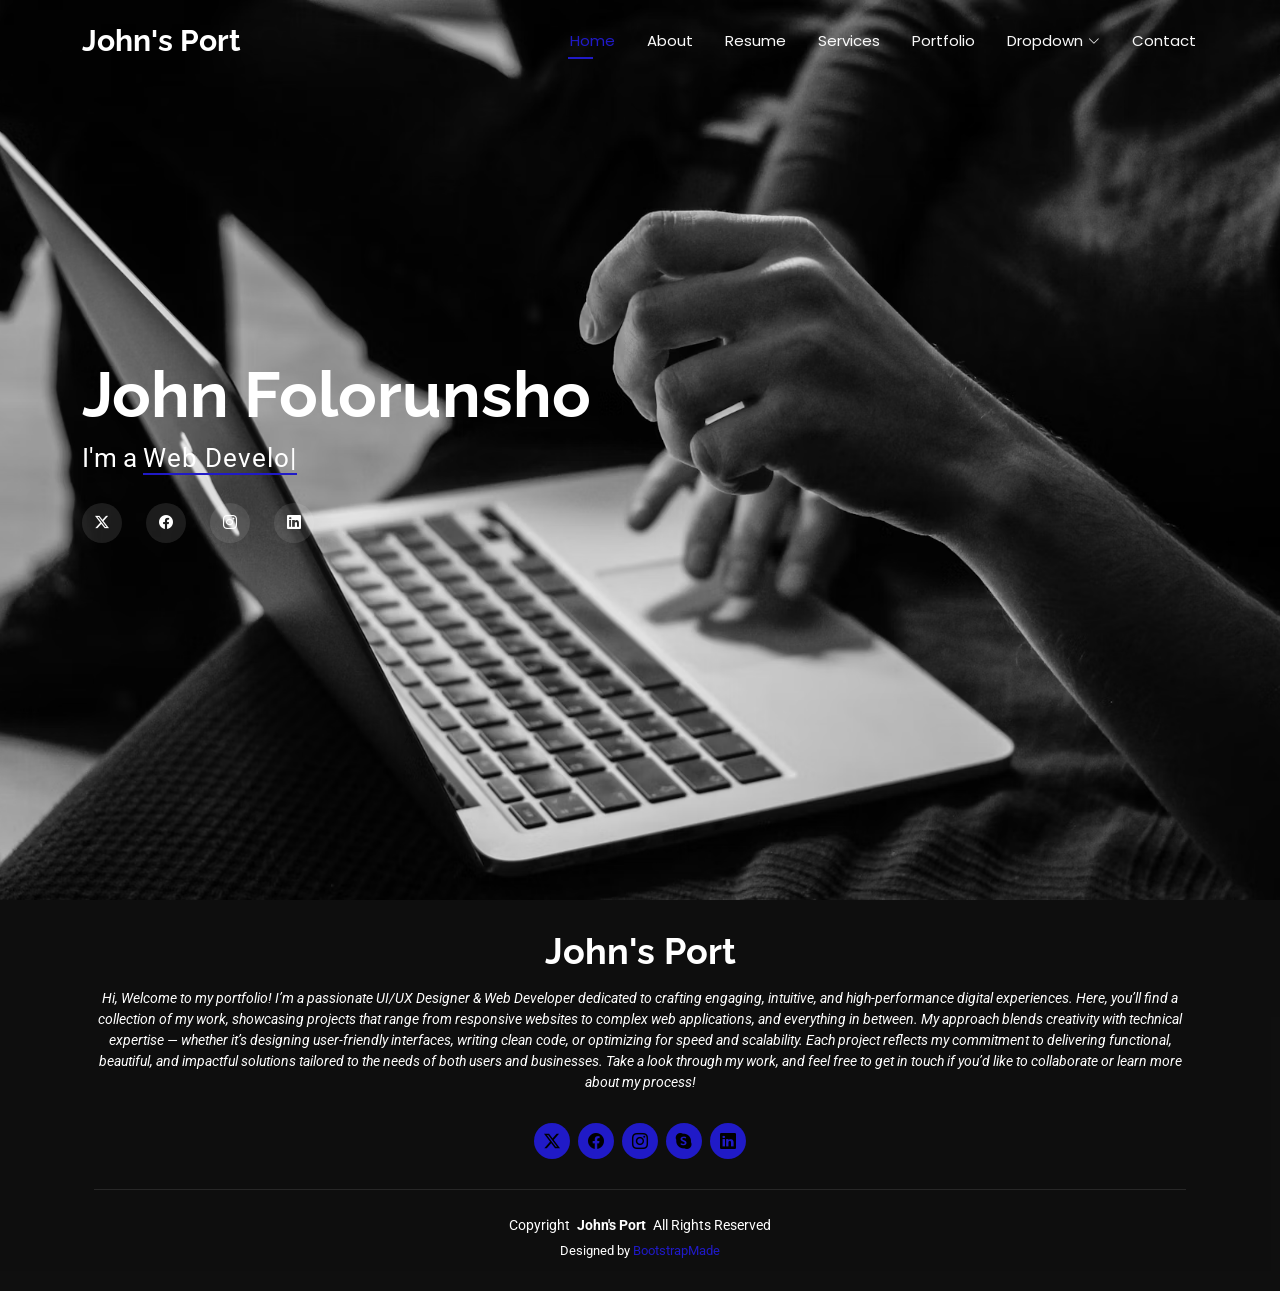
==== commit 230ea158: ""I'm a "" ====
--- a/index.html
+++ b/index.html
@@ -88,7 +88,7 @@
 
       <div class="container" data-aos="zoom-out" data-aos-delay="100">
         <h2>John Folorunsho</h2>
-        <p>I'm a<span class="typed" data-typed-items="Web Developer, Developer, Realtor, Android software Developer, Freelance"></span><span class="typed-cursor typed-cursor--blink"></span></p>
+        <p>I'm a <span class="typed" data-typed-items="Web Developer, Developer, Realtor, Android software Developer, Freelance"></span><span class="typed-cursor typed-cursor--blink"></span></p>
         <div class="social-links">
           <a href="#"><i class="bi bi-twitter-x"></i></a>
           <a href="#"><i class="bi bi-facebook"></i></a>
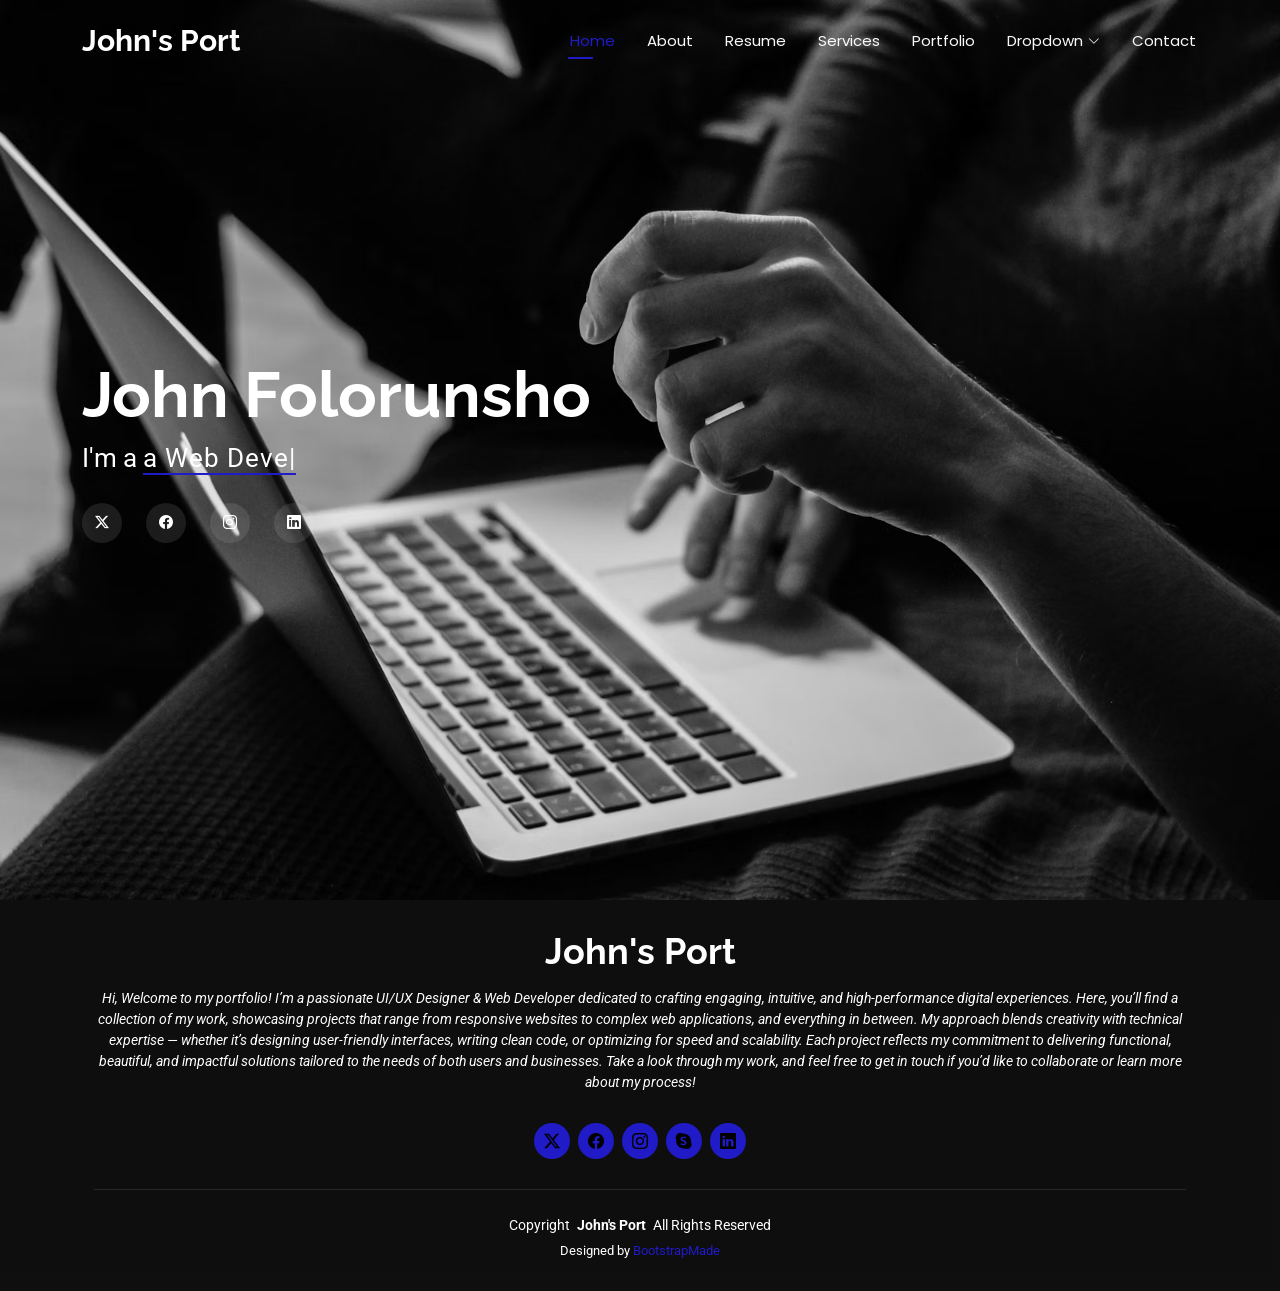
==== commit 28fbcddb: "correted" ====
--- a/index.html
+++ b/index.html
@@ -88,7 +88,7 @@
 
       <div class="container" data-aos="zoom-out" data-aos-delay="100">
         <h2>John Folorunsho</h2>
-        <p>I'm a <span class="typed" data-typed-items="Web Developer, Developer, Realtor, Android software Developer, Freelance"></span><span class="typed-cursor typed-cursor--blink"></span></p>
+        <p>I'm a <span class="typed" data-typed-items="a Web Developer, a Developer, a Realtor, an Android software Developer, a Freelance"></span><span class="typed-cursor typed-cursor--blink"></span></p>
         <div class="social-links">
           <a href="#"><i class="bi bi-twitter-x"></i></a>
           <a href="#"><i class="bi bi-facebook"></i></a>
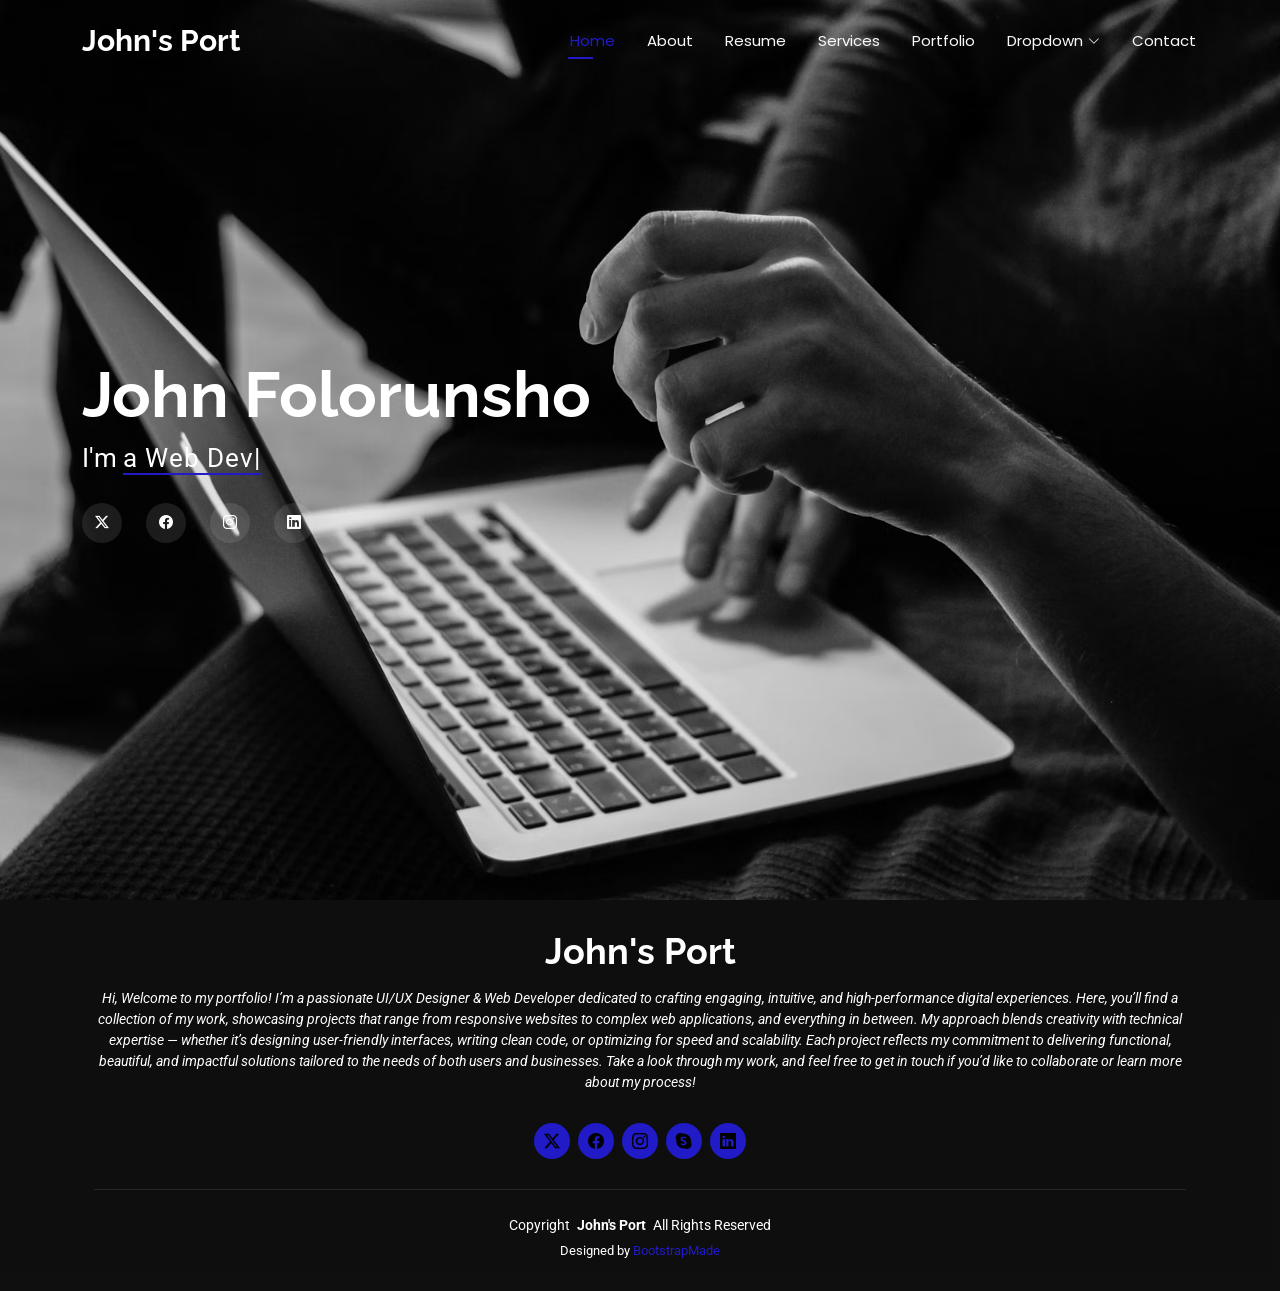
==== commit af71fa7e: "correted" ====
--- a/index.html
+++ b/index.html
@@ -88,7 +88,7 @@
 
       <div class="container" data-aos="zoom-out" data-aos-delay="100">
         <h2>John Folorunsho</h2>
-        <p>I'm a <span class="typed" data-typed-items="a Web Developer, a Developer, a Realtor, an Android software Developer, a Freelance"></span><span class="typed-cursor typed-cursor--blink"></span></p>
+        <p>I'm <span class="typed" data-typed-items="a Web Developer, a Developer, a Realtor, an Android software Developer, a Freelance"></span><span class="typed-cursor typed-cursor--blink"></span></p>
         <div class="social-links">
           <a href="#"><i class="bi bi-twitter-x"></i></a>
           <a href="#"><i class="bi bi-facebook"></i></a>
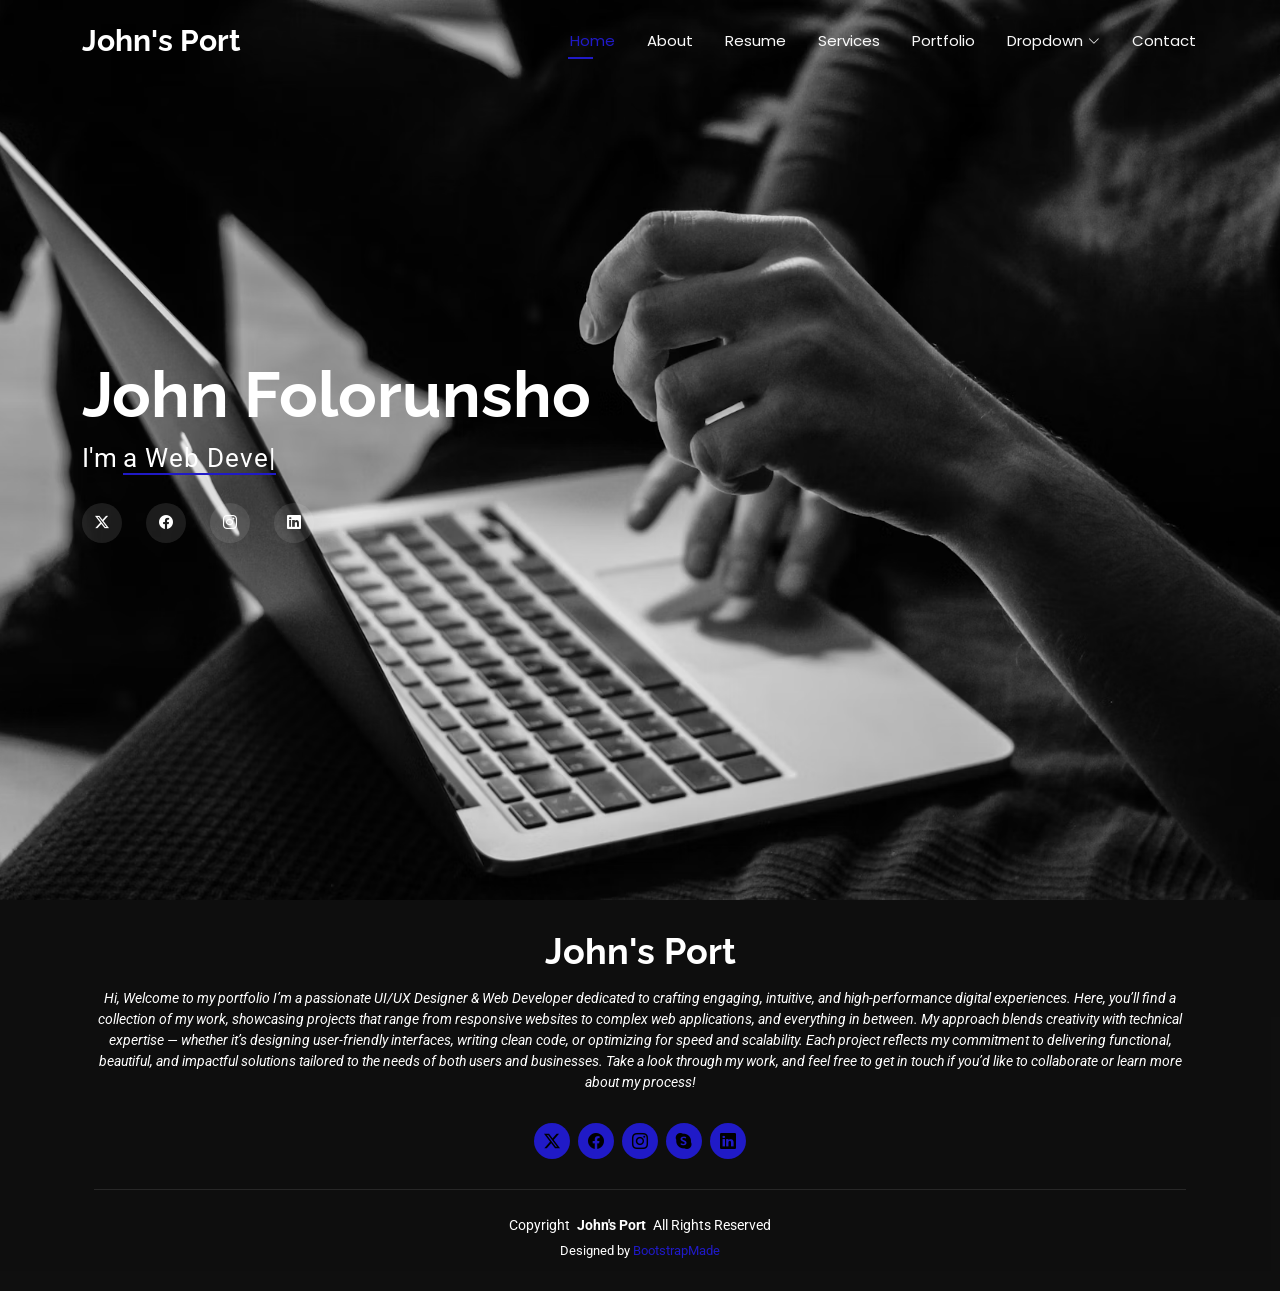
==== commit 8e3695cd: "correction for both about and home" ====
--- a/index.html
+++ b/index.html
@@ -104,7 +104,7 @@
   <footer id="footer" class="footer dark-background">
     <div class="container">
       <h3 class="sitename">John's Port</h3>
-      <p>Hi, Welcome to my portfolio!
+      <p>Hi, Welcome to my portfolio
         I’m a passionate UI/UX Designer & Web Developer dedicated to crafting engaging, intuitive, and high-performance digital experiences. Here, you’ll find a collection of my work, showcasing projects that range from responsive websites to complex web applications, and everything in between.
         
         My approach blends creativity with technical expertise — whether it’s designing user-friendly interfaces, writing clean code, or optimizing for speed and scalability. Each project reflects my commitment to delivering functional, beautiful, and impactful solutions tailored to the needs of both users and businesses.
